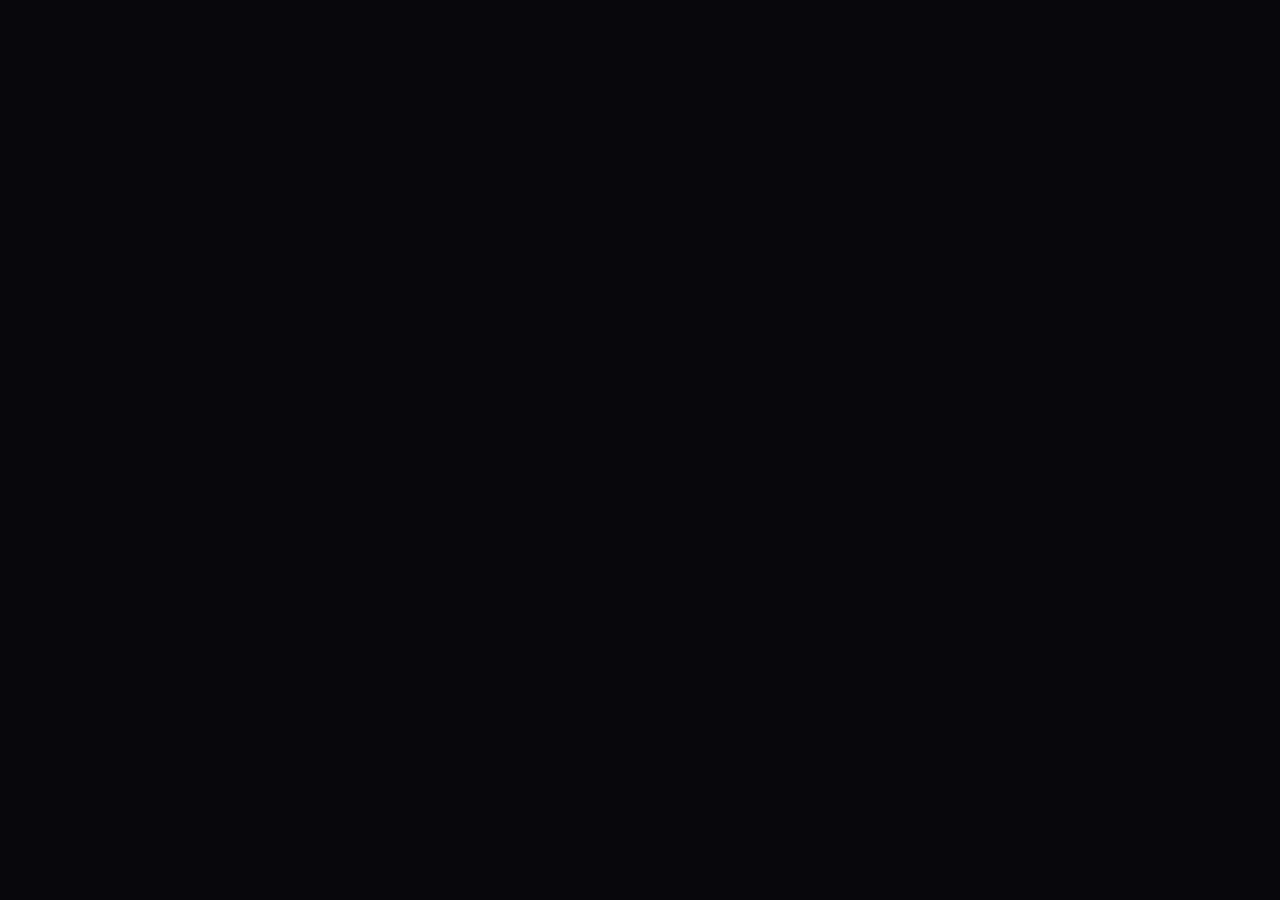
==== index.html @ 814fdb2a "QD drama demo single file" ====
<!doctype html>
<html lang="zh-CN">
  <head>
    <meta charset="UTF-8" />
    <meta
      name="viewport"
      content="width=device-width, initial-scale=1.0, maximum-scale=1.0, user-scalable=no, viewport-fit=cover"
    />
    <meta name="theme-color" content="#000000" />
    <meta name="apple-mobile-web-app-capable" content="yes" />
    <meta name="apple-mobile-web-app-status-bar-style" content="black-translucent" />
    <title>QD剧场 · 刷漫剧</title>
    <script type="module">import{j as e,r as i,u as _e,c as je,a as De,d as Ae,S as Pe,e as Ie,R as He}from"./useDragGesture-C_AIIpoT.js";const le=[{id:"ld1",kind:"drama",orientation:"landscape",src:"https://vjs.zencdn.net/v/oceans.mp4",poster:"[data-uri]",local:"[data-uri]"},{id:"ld2",kind:"drama",orientation:"landscape",src:"https://test-videos.co.uk/vids/bigbuckbunny/mp4/h264/720/Big_Buck_Bunny_720_10s_5MB.mp4",poster:"[data-uri]",local:"[data-uri]"},{id:"ld3",kind:"drama",orientation:"landscape",src:"https://test-videos.co.uk/vids/sintel/mp4/h264/720/Sintel_720_10s_5MB.mp4",poster:"[data-uri]",local:"[data-uri]"},{id:"pd1",kind:"drama",orientation:"portrait",src:"https://assets.mixkit.co/videos/1164/1164-1080.mp4",poster:"[data-uri]",local:"[data-uri]"},{id:"pd2",kind:"drama",orientation:"portrait",src:"https://assets.mixkit.co/videos/1170/1170-1080.mp4",poster:"[data-uri]",local:"[data-uri]"},{id:"pd3",kind:"drama",orientation:"portrait",src:"https://assets.mixkit.co/videos/1173/1173-1080.mp4",poster:"[data-uri]",local:"[data-uri]"},{id:"pd4",kind:"drama",orientation:"portrait",src:"https://assets.mixkit.co/videos/1187/1187-1080.mp4",poster:"[data-uri]",local:"[data-uri]"},{id:"pd5",kind:"drama",orientation:"portrait",src:"https://assets.mixkit.co/videos/1214/1214-1080.mp4",poster:"[data-uri]",local:"[data-uri]"},{id:"lu1",kind:"ugc",orientation:"landscape",src:"https://test-videos.co.uk/vids/jellyfish/mp4/h264/720/Jellyfish_720_10s_1MB.mp4",poster:"[data-uri]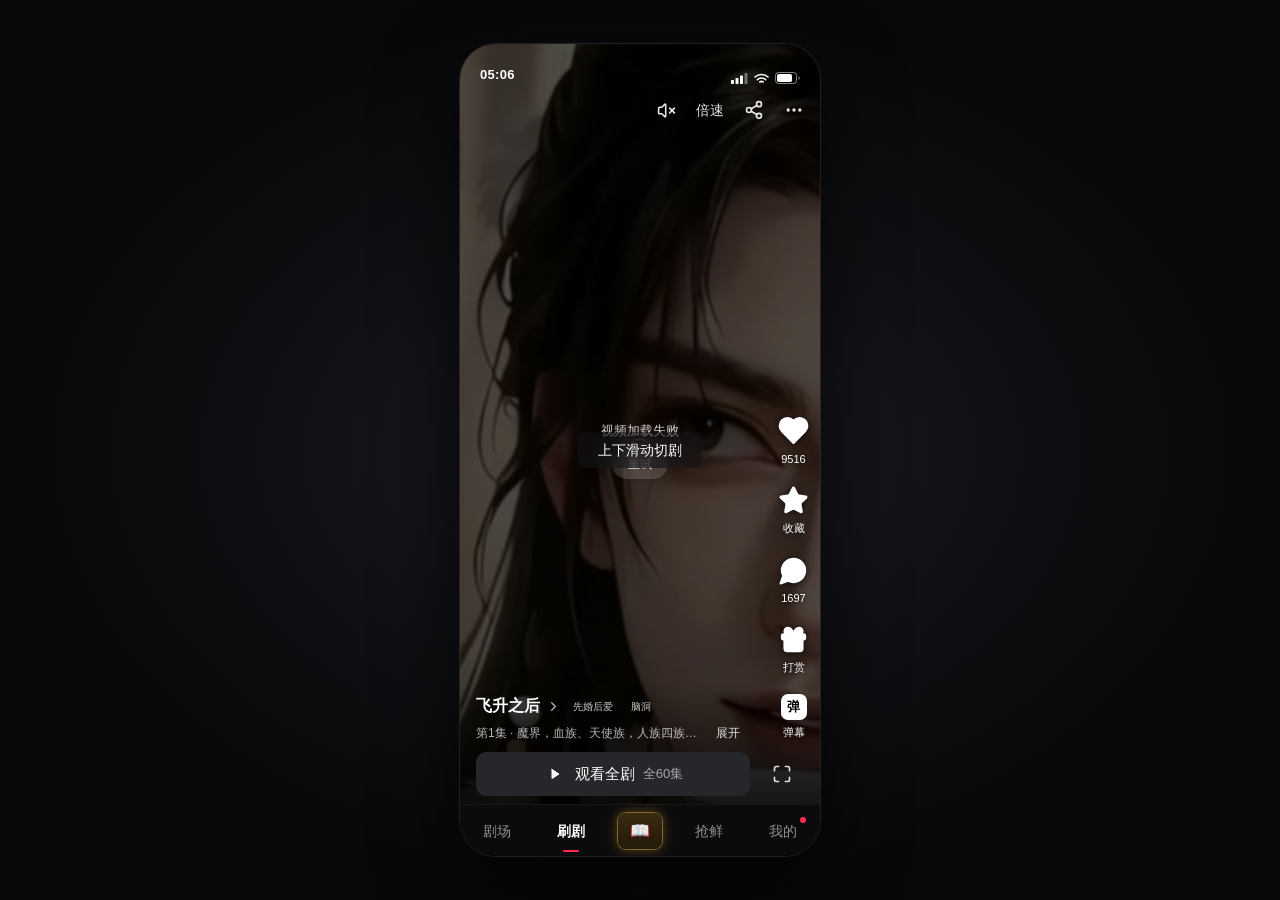
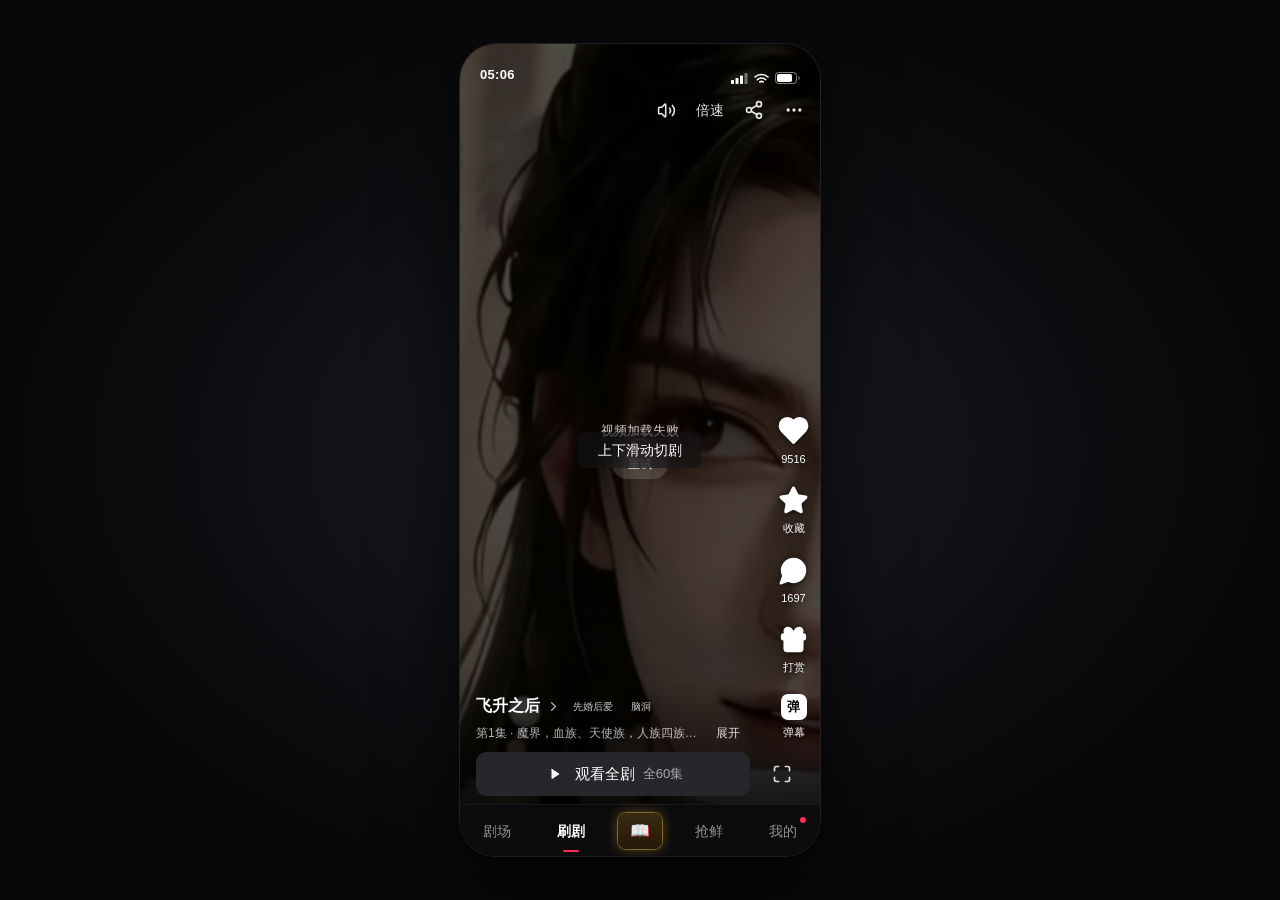
